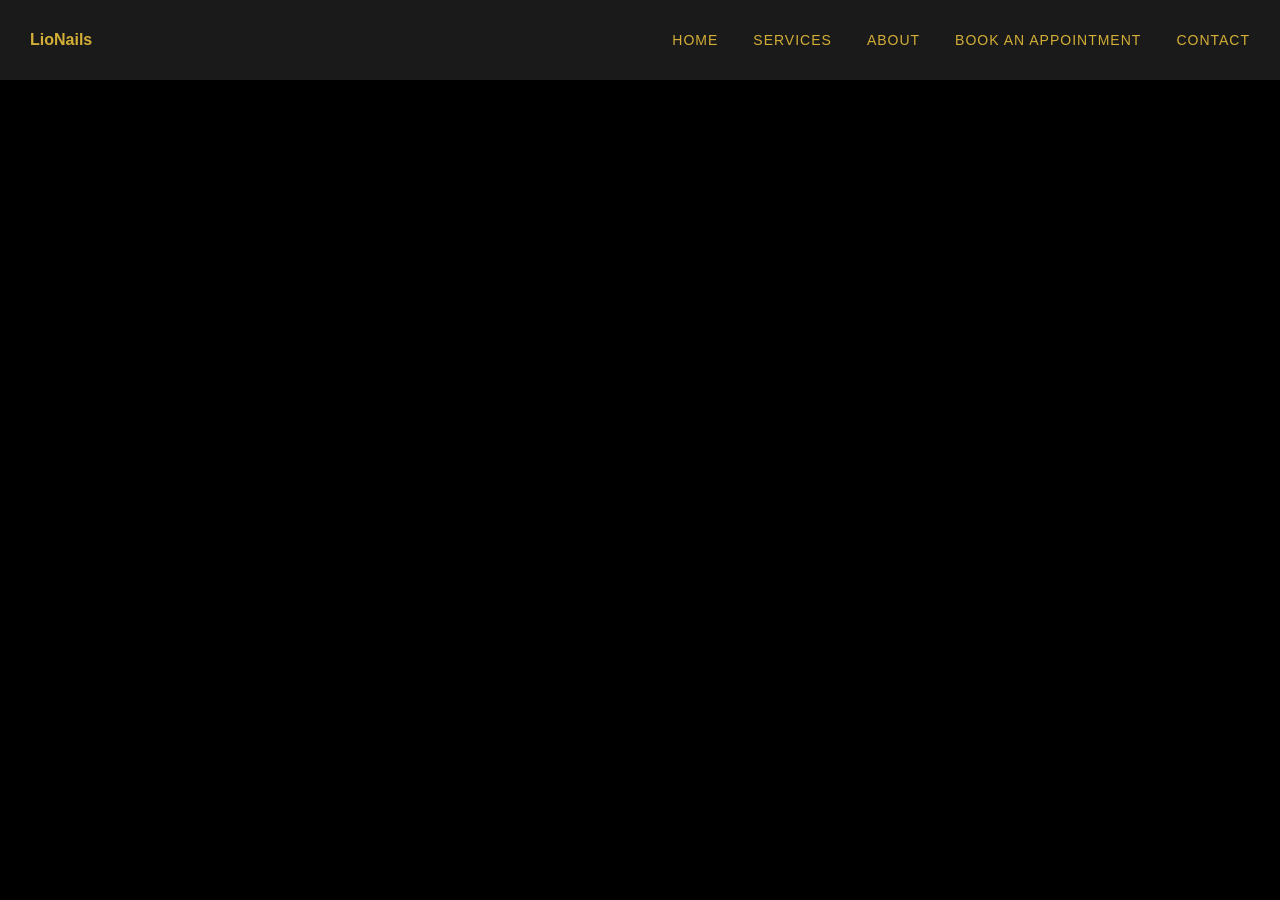
==== about.html @ 033c5d28 "Update Lionails website progress" ====
<html lang="en">
<head>
    <meta charset="UTF-8">
    <meta name="viewport" content="width=device-width, initial-scale=1.0">
    <title>Document</title>
</head>
<body>
    <!DOCTYPE html>
<html lang="en">

<head>

    <meta charset="UTF-8">
    <meta name="viewport" content="width=device-width, initial-scale=1.0">

    <link rel="stylesheet" href="style.css">

    <title>LioNails - About</title>

</head>

<body>

    <section class="aboutPage">

        <div class="topbox"><!-----------------------------------topboxclass-->

            <h4>LioNails</h4>

            <div class="navigation"><!----------------------------classbuttons-->

                <button onclick="location.href='index.html'">HOME</button>

                <button onclick="location.href='services.html'">SERVICES</button>

                <button onclick="location.href='about.html'">ABOUT</button>

                <button onclick="location.href='book_appointment.html'">
                    BOOK AN APPOINTMENT
                </button>

                <button onclick="location.href='contact.html'">CONTACT</button>

            </div><!---------------------------------------------/classbuttons-->

        </div><!------------------------------------------------/topboxclass-->


        <!-- DITO NATIN ILALAGAY ANG ABOUT CONTENT -->


    </section>

</body>

</html>
</body>
</html>
---- style.css ----
body {
    margin: 0;
    padding: 0;
    background: #000000;
    color: #D4AF37;
    font-family: Arial, sans-serif;
}

:root {
    --gold-gradient: linear-gradient(
        135deg,
        #D4AF37 0%,
        #EDDF9B 45%,
        #D4AF37 100%
    );

    --gold: #D4AF37;
    --light-gold: #EDDF9B;
    --black: #000000;
    --dark-box: #1A1A1A;
}

.mainpage {
    background: var(--black);
    --black: #000000;
}

/*****************************sa topinbox**/

.topbox {
    position: fixed;
    top: 0;
    left: 0;
    width: 100%;
    height: 80px;

    background: #1A1A1A;

    display: flex;
    align-items: center;
    justify-content: space-between;

    z-index: 1000;
}

.topbox h4 {
    color: var(--gold);
    margin: 0 0 0 30px;
}

.navigation {
    display: flex;
    gap: 10px;
    margin-right: 30px;
}

.navigation button {
    background: none;
    border: none;
    color: var(--gold);
    padding: 10px 0;
    margin-left: 25px;
    cursor: pointer;

    font-size: 14px;
    letter-spacing: 1px;

    position: relative;
}

.navigation button.active {
    color: var(--light-gold);
}

.navigation button.active::after {
    content: "";
    position: absolute;
    left: 0;
    bottom: 0;

    width: 100%;
    height: 2px;

    background: var(--gold-gradient);
}

/*****************************sa topinbox**/

/***************************************yung precision saka imglogoland**/
.mainpage > img {
    position: fixed;
    top: 116px;
    right: 10%;
    width: 40%;
    height: 40%;

    border-radius: 4px;
}
.mainpage > h2 {
    position: absolute;
    top: 120px;
    left: 2.5%;

    width: 40%;

    margin: 0;

    color: var(--gold);
    font-family: Georgia, serif;
    font-size: 42px;
    font-weight: 400;
    line-height: 1.2;
}

.mainpage > h5 {
    position: absolute;
    top: 400px;
    left: 2.5%;

    margin: 0;

    color: var(--gold);
    font-family: Georgia, serif;
    font-size: 27px;
    font-weight: bold;
}
.mainpage > h5 button {
    padding: 12px 28px;
    margin-left: 15px;

    background: var(--gold);
    color: var(--black);

    border: 1px solid var(--gold);
    cursor: pointer;
}
.mainpage > h5 button {
    padding: 12px 28px;
    margin-left: 1px;
    cursor: pointer;
}
#reviewServices {
    background: var(--gold-gradient);
    color: var(--black);
    border: none;
}
#bookAppointment {
    background: var(--black);
    color: var(--gold);
    border: 1px solid var(--gold);
}

/***************************************yung precision saka imglogoland**/




/*******************************************************************************featured services re**/
.featuredBox { /********************************dine aayusin yung box ng featured taas baba**/
    position: absolute;
    left: 50%;
    transform: translateX(-50%);
    bottom: 1vh;
    width: 100%;
    height: 35vh;
    background: #1A1A1A;
}

.featuredBox > h4 {
    position: absolute;
    left: 0;
    top: 0;
    width: 100%;
    margin: 0;
    padding: 18px 0;
    color: #D4AF37;
    text-align: center;
    font-family: Georgia, serif;
    font-size: 32px;
    font-weight: 400;
}

#signatureManicure,
#spaPedicure,
#customArt,
#gelExtensions {
    position: absolute;
    bottom: 2vh;
    width: 22%;
    height: 23vh;
    padding: 0;
    background: #1A1A1A;
    color: #D4AF37;
    border: none;
    text-align: left;
    cursor: pointer;
}

#signatureManicure {
    left: 1.5%;
}

#spaPedicure {
    left: 26%;
}

#customArt {
    left: 50.5%;
}

#gelExtensions {
    left: 75%;
}

#signatureManicure img,
#spaPedicure img,
#customArt img,
#gelExtensions img {
    width: 85%;
    height: 17vh;
    border-radius: 4px;

    object-fit: cover;

    display: block;
}

#signatureManicure h3,
#spaPedicure h3,
#customArt h3,
#gelExtensions h3 {
    margin: 8px 0 0;

    color: #D4AF37;

    font-family: Georgia, serif;
    font-size: 17px;
    font-weight: 400;
}

#signatureManicure h3 b,
#spaPedicure h3 b,
#customArt h3 b,
#gelExtensions h3 b {
    display: block;

    margin-top: 3px;

    color: #999999;

    font-family: Arial, sans-serif;
    font-size: 11px;
    font-weight: 400;
}
/*******************************************************************************featured services re**/
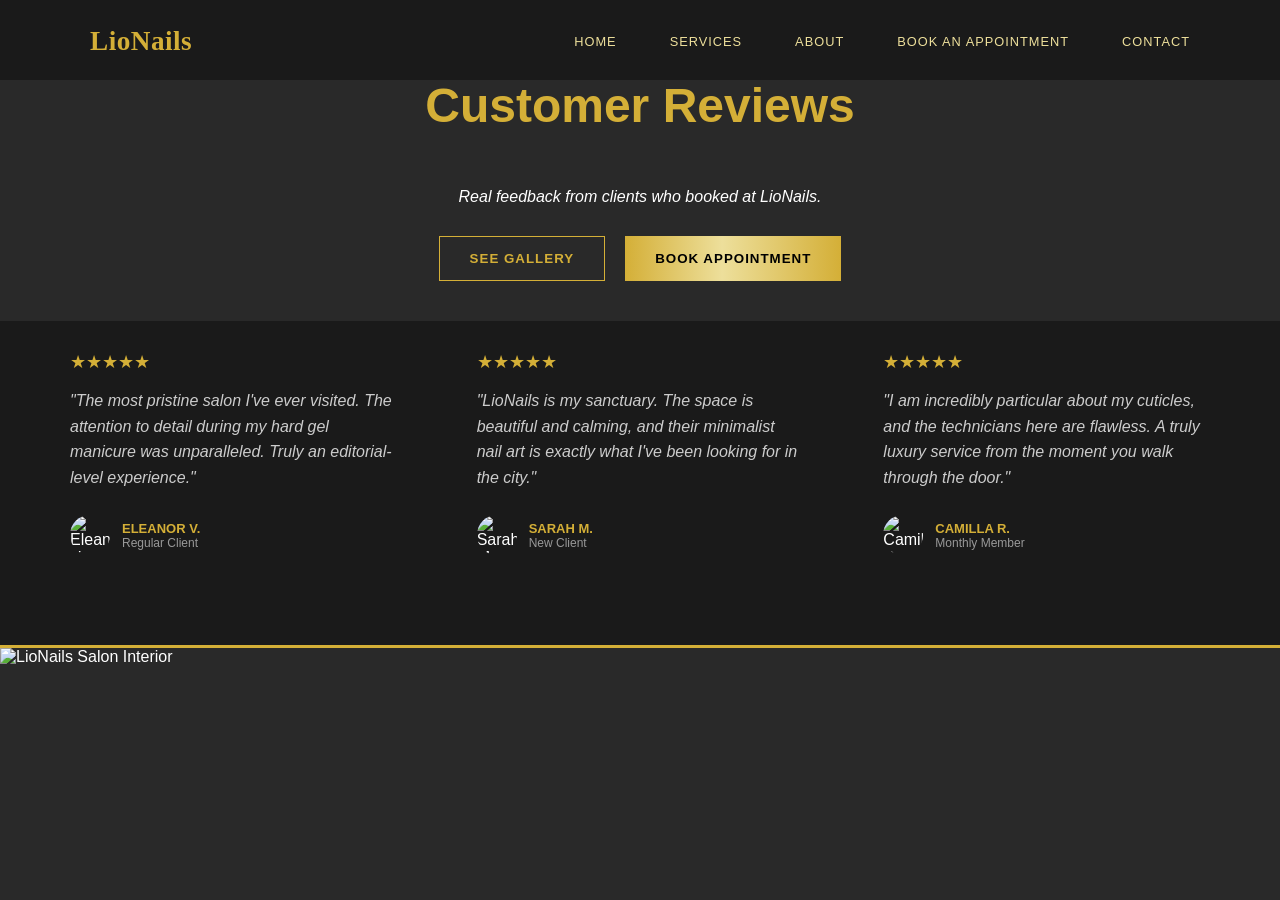
==== commit f193cb73: "Improved joshua code, connected the booking and admin dashboard" ====
--- a/about.html
+++ b/about.html
@@ -1,11 +1,4 @@
-<html lang="en">
-<head>
-    <meta charset="UTF-8">
-    <meta name="viewport" content="width=device-width, initial-scale=1.0">
-    <title>Document</title>
-</head>
-<body>
-    <!DOCTYPE html>
+<!DOCTYPE html>
 <html lang="en">
 
 <head>
@@ -21,38 +14,92 @@
 
 <body>
 
-    <section class="aboutPage">
-
-        <div class="topbox"><!-----------------------------------topboxclass-->
-
+    <section class="aboutPage"><!-----------------------------------topboxclass-->
+        <div class="topbox">
             <h4>LioNails</h4>
-
             <div class="navigation"><!----------------------------classbuttons-->
-
                 <button onclick="location.href='index.html'">HOME</button>
-
-                <button onclick="location.href='services.html'">SERVICES</button>
-
+                <button onclick="location.href='view-services.html'">SERVICES</button>
                 <button onclick="location.href='about.html'">ABOUT</button>
-
                 <button onclick="location.href='book_appointment.html'">
                     BOOK AN APPOINTMENT
                 </button>
-
                 <button onclick="location.href='contact.html'">CONTACT</button>
-
             </div><!---------------------------------------------/classbuttons-->
-
-        </div><!------------------------------------------------/topboxclass-->
+        </div>
+    </section><!------------------------------------------------/topboxclass-->
 
 
-        <!-- DITO NATIN ILALAGAY ANG ABOUT CONTENT -->
+    <!----------------------------------------Customer Reviews-->
+    <section class="reviewsPage">
+        <br>
+        <h1>Customer Reviews</h1>
+        <p class="reviewsSubtext"><i>Real feedback from clients who booked at LioNails.</i></p>
+
+        <div class="reviewButtons">
+            <button class="galleryBtn" onclick="location.href='gallery.html'">SEE GALLERY</button>
+            <button class="appointBtn" onclick="location.href='book_appointment.html'">BOOK APPOINTMENT</button>
+        </div>
+    </section>
+    <!----------------------------------------/Customer Reviews-->
 
 
+    <!----------------------------------------Reviews Grid-->
+    <section class="reviewsGrid">
+
+        <!---------------------------------------------------review box-->
+        <div class="reviewBox">
+            <div class="stars">★★★★★</div>
+            <p class="reviewText">"The most pristine salon I've ever visited. The attention to detail during my hard gel manicure was unparalleled. Truly an editorial-level experience."</p>
+            <div class="reviewer">
+                <img src="images/eleanor.jpg" alt="Eleanor V.">
+                <div class="reviewerInfo">
+                    <div class="reviewerName">ELEANOR V.</div>
+                    <div class="reviewerRole">Regular Client</div>
+                </div>
+            </div>
+        </div>
+        <!---------------------------------------------------review box-->
+
+        <!---------------------------------------------------review box-->
+        <div class="reviewBox">
+            <div class="stars">★★★★★</div>
+            <p class="reviewText">"LioNails is my sanctuary. The space is beautiful and calming, and their minimalist nail art is exactly what I've been looking for in the city."</p>
+            <div class="reviewer">
+                <img src="images/sarah.jpg" alt="Sarah M.">
+                <div class="reviewerInfo">
+                    <div class="reviewerName">SARAH M.</div>
+                    <div class="reviewerRole">New Client</div>
+                </div>
+            </div>
+        </div>
+        <!---------------------------------------------------review box-->
+
+        <!---------------------------------------------------review box-->
+        <div class="reviewBox">
+            <div class="stars">★★★★★</div>
+            <p class="reviewText">"I am incredibly particular about my cuticles, and the technicians here are flawless. A truly luxury service from the moment you walk through the door."</p>
+            <div class="reviewer">
+                <img src="images/camilla.jpg" alt="Camilla R.">
+                <div class="reviewerInfo">
+                    <div class="reviewerName">CAMILLA R.</div>
+                    <div class="reviewerRole">Monthly Member</div>
+                </div>
+            </div>
+        </div>
+        <!---------------------------------------------------review box-->
+
     </section>
+    <!----------------------------------------/Reviews Grid-->
 
+
+    <!----------------------------------------Salon Photo-->
+    <section class="salonPhoto">
+        <img src="images/salon-interior.jpg" alt="LioNails Salon Interior">
+    </section>
+    <!----------------------------------------/Salon Photo-->
+
+<script src="script.js"></script>
 </body>
 
-</html>
-</body>
 </html>
--- a/style.css
+++ b/style.css
@@ -9,9 +9,9 @@
 :root {
     --gold-gradient: linear-gradient(
         135deg,
-        #D4AF37 0%,
-        #EDDF9B 45%,
-        #D4AF37 100%
+        #D4AF37 0%, /*******************************eto yung golg na kulay**/
+        #EDDF9B 45%,/*******************************eto yung golg na kulay**/
+        #D4AF37 100%/*******************************eto yung golg na kulay**/
     );
 
     --gold: #D4AF37;
@@ -22,7 +22,7 @@
 
 .mainpage {
     background: var(--black);
-    --black: #000000;
+    --black: #1A1A1A;
 }
 
 /*****************************sa topinbox**/
@@ -252,4 +252,1171 @@
     font-size: 11px;
     font-weight: 400;
 }
-/*******************************************************************************featured services re**/+
+#bookAppointment-services {
+    width: 250px;
+    padding: 15px 20px;
+    border: 2px solid #D4AF37;
+    border-radius: 5px;
+    background: var(--gold-gradient);
+    color: #000000;
+    font-size: 14px;
+    font-weight: bold;
+    cursor: pointer;
+    transition: 0.3s ease;
+}
+/*******************************************************************************featured services re**/
+
+
+
+
+
+
+
+
+
+
+
+
+
+
+
+
+
+
+
+
+
+
+
+
+/***************************************************************************************************************************************view services**/
+.Ask-a-quests {
+    min-height: 33vh;
+    display: flex;
+    flex-direction: column;
+    align-items: center;
+    justify-content: center;
+    gap: 25px;
+    padding: 40px 20px;
+    text-align: center;
+}
+
+.Ask-a-quests h1 {
+    font-size: 50px;
+    margin-bottom: 10px;
+    color: #D4AF37
+}
+
+.questButtons {
+    display: flex;
+    gap: 25px;
+    justify-content: center;
+}
+
+
+#askblack {/**************************************etoi uyny me id na ask a quest**/
+    width: 250px;
+    padding: 15px 20px;
+    border: 2px solid #D4AF37;
+    border-radius: 5px;
+    background: #1A1A1A;
+    color: #FFFFFF;
+    font-size: 14px;
+    font-weight: bold;
+    cursor: pointer;
+    transition: 0.3s ease;
+}
+
+.Ask-a-quests button {
+    width: 250px;
+    padding: 15px 20px;
+    border: none;
+    border-radius: 5px;
+    background: #D4AF37;
+    color: #FFFFFF;
+    font-size: 14px;
+    font-weight: bold;
+    cursor: pointer;
+    transition: 0.3s ease;
+}
+
+.Ask-a-quests button:hover {
+    background: #EDDF9B;
+    color: #1A1A1A;
+    transform: translateY(-3px);
+}
+/**************************************************************************************************************************************view services**/
+
+
+
+
+
+
+
+
+
+
+
+
+
+
+
+
+
+
+
+/*********************************************************************************************services img**/
+
+.servicesimgs {
+    display: grid;
+    grid-template-columns: repeat(3, 1fr);
+    gap: 30px;
+    padding: 40px 60px;
+    justify-items: start;
+}
+
+.serviceBox {
+    width: 100%; /* FIXED: dating 10%, masyadong liit at sinisira grid sizing */
+    height: auto; /* FIXED: dating 30px, hindi kasya yung laman */
+    border: 1px solid #1A1A1A;
+    border-radius: 12px; /* ADDED: rounded corners gaya ng reference */
+    overflow: hidden;
+    background: #000000;; /* ADDED: dark card bg para makita text */
+    box-shadow: 0 4px 12px rgba(0, 0, 0, 0.4); /* ADDED: subtle shadow gaya ng reference */
+    display: flex;
+    flex-direction: column;
+}
+
+.serviceImage {
+    height: 160px; /* FIXED: dating 60%, walang epekto kasi wala nang fixed height si parent */
+    width: 100%;
+    background: #1A1A1A;; /* ADDED: mas madilim na shade para sa icon area */
+}
+
+.serviceImage img {
+    width: 100%;
+    height: 100%;
+    object-fit: cover;
+    display: block;
+}
+
+.serviceDetails {
+    padding: 20px;
+    display: flex;
+    flex-direction: column;
+    position: relative;
+}
+
+.serviceName {
+    font-size: 22px;
+    font-weight: bold;
+    color: #FFFFFF; /* FIXED: dating #1A1A1A, di makikita sa dark card */
+}
+
+.servicePrice {
+    font-size: 20px;
+    color: #D4AF37; /* FIXED: dating #1A1A1A, ginawang gold gaya ng reference */
+    position: absolute;
+    top: 20px;
+    right: 20px;
+}
+
+.serviceText {
+    margin-top: 10px; /* FIXED: dating "auto", walang extra space na ipupush kasi hindi na fixed height si box */
+    font-size: 14px;
+    color: #B5B5B5; /* FIXED: dating #1A1A1A, ginawang light gray para readable sa dark bg */
+}
+/*********************************************************************************************services img**/
+
+
+
+
+
+
+
+
+
+
+
+
+
+
+
+
+
+
+
+
+
+
+
+
+
+
+
+
+
+
+
+
+
+
+
+
+/****************************************************************************************************************************************book apointment page**/
+
+/* ==================== Book an Appointment ==================== */
+
+.bookForm {
+    background-color: #1A1A1A;
+    padding: 60px 40px;
+    text-align: center;
+}
+
+.bookForm h1 {
+    color: #D4AF37;
+    font-size: 48px;
+    margin-bottom: 10px;
+}
+
+.formSubtext {
+    color: #D4AF37;
+    margin-bottom: 40px;
+}
+
+.formGrid {
+    display: grid;
+    grid-template-columns: 1fr 1fr;
+    gap: 0 60px;
+    max-width: 900px;
+    margin: 0 auto;
+    text-align: left;
+}
+
+.formGroup {
+    margin-bottom: 25px;
+}
+
+.formGroup label {
+    display: block;
+    color: #D4AF37;
+    font-weight: bold;
+    margin-bottom: 8px;
+}
+
+.formGroup input,
+.formGroup select {
+    width: 100%;
+    padding: 12px 15px;
+    border: none;
+    border-radius: 4px;
+    background-color: #ffffff;
+    color: #1A1A1A;
+    font-size: 15px;
+}
+
+.formGroup small {
+    display: block;
+    color: #999999;
+    margin-top: 6px;
+    font-size: 12px;
+}
+
+.formButtons {
+    margin-top: 20px;
+    display: flex;
+    justify-content: center;
+    gap: 20px;
+}
+.saveBtn {
+    background: transparent;
+    border: 1px solid #D4AF37;
+    color: #D4AF37;
+    padding: 14px 30px;
+    font-weight: bold;
+    letter-spacing: 1px;
+    cursor: pointer;
+}
+
+.confirmBtn {
+    background: linear-gradient(90deg,
+        #D4AF37 0%,   /* eto yung gold na kulay */
+        #EDDF9B 45%,
+        #D4AF37 100%
+    );
+    border: none;
+    color: #000000;
+    padding: 14px 30px;
+    font-weight: bold;
+    letter-spacing: 1px;
+    cursor: pointer;
+}
+
+.backLink {
+    display: inline-block;
+    margin-top: 40px;
+    color: #D4AF37;
+    text-decoration: none;
+    font-weight: bold;
+}
+
+#backBtn {
+    position: fixed;
+    bottom: 30px;
+    left: 40px;
+    color: #D4AF37;
+    text-decoration: none;
+    font-weight: bold;
+}
+
+/****************************************************************************************************************************************book apointment page**/
+
+
+
+
+
+
+
+
+
+
+
+
+
+
+
+
+
+
+
+
+
+
+
+
+
+
+
+
+/**********************************************************************************************************aboutpage**/
+.reviewsPage {
+    background-color: 1A1A1A;
+    padding: 60px 40px 40px;
+    text-align: center;
+}
+
+.reviewsPage h1 {
+    color: #D4AF37;
+    font-size: 48px;
+    margin-bottom: 10px;
+    height: 100px;
+}
+
+.reviewsSubtext {
+    color: #ffffff;
+    margin-bottom: 30px;
+}
+
+.reviewButtons {
+    display: flex;
+    justify-content: center;
+    gap: 20px;
+}
+
+.galleryBtn {
+    background: transparent;
+    border: 1px solid #D4AF37;
+    color: #D4AF37;
+    padding: 14px 30px;
+    font-weight: bold;
+    letter-spacing: 1px;
+    cursor: pointer;
+}
+
+.appointBtn {
+    background: linear-gradient(90deg,
+        #D4AF37 0%,   /* eto yung gold na kulay */
+        #EDDF9B 45%,
+        #D4AF37 100%
+    );
+    border: none;
+    color: #000000;
+    padding: 14px 30px;
+    font-weight: bold;
+    letter-spacing: 1px;
+    cursor: pointer;
+}
+
+.reviewsGrid {
+    background-color: #1A1A1A;
+    display: grid;
+    grid-template-columns: repeat(3, 1fr);
+    gap: 20px;
+    padding: 0 40px 60px;
+}
+
+.reviewBox {
+    background-color: #1A1A1A;
+    padding: 30px;
+    text-align: left;
+}
+
+.stars {
+    color: #D4AF37;
+    margin-bottom: 15px;
+    font-size: 18px;
+}
+
+.reviewText {
+    color: #cccccc;
+    font-style: italic;
+    line-height: 1.6;
+    margin-bottom: 25px;
+}
+
+.reviewer {
+    display: flex;
+    align-items: center;
+    gap: 12px;
+}
+
+.reviewer img {
+    width: 40px;
+    height: 40px;
+    border-radius: 50%;
+    object-fit: cover;
+}
+
+.reviewerName {
+    color: #D4AF37;
+    font-weight: bold;
+    font-size: 13px;
+}
+
+.reviewerRole {
+    color: #999999;
+    font-size: 12px;
+}
+
+.salonPhoto {
+    border-top: 3px solid #D4AF37;
+}
+
+.salonPhoto img {
+    width: 100%;
+    display: block;
+}
+/**********************************************************************************************************aboutpage**/
+
+
+
+
+
+
+
+
+
+
+
+
+
+
+
+
+
+
+
+
+
+
+
+
+
+
+
+
+/****************************************************************************************************************************************************contactpage**/
+:root {
+    --gold: #D4AF37;         /*******************************eto yung gold na kulay**/
+    --gold-light: #EDDF9B;   /*******************************eto yung gold na kulay**/
+    --black: #1A1A1A;
+    --dark: #292929;
+
+    --gold-gradient: linear-gradient(
+        135deg,
+        #D4AF37 0%,   /*******************************eto yung golg na kulay**/
+        #EDDF9B 45%,  /*******************************eto yung golg na kulay**/
+        #D4AF37 100%  /*******************************eto yung golg na kulay**/
+    );
+}
+
+* {
+    margin: 0;
+    padding: 0;
+    box-sizing: border-box;
+}
+
+body {
+    background-color: var(--dark);
+    color: #ffffff;
+    font-family: 'Poppins', sans-serif;
+}
+
+a {
+    text-decoration: none;
+}
+
+button {
+    font-family: 'Poppins', sans-serif;
+}
+
+.topbox {
+    display: flex;
+    align-items: center;
+    justify-content: space-between;
+    padding: 24px 60px;
+    background-color: var(--black);
+    flex-wrap: wrap;
+    gap: 16px;
+}
+
+.topbox h4 {
+    font-family: 'Playfair Display', serif;
+    color: var(--gold);
+    font-size: 1.7rem;
+    letter-spacing: 0.5px;
+}
+
+.navigation {
+    display: flex;
+    gap: 28px;
+    flex-wrap: wrap;
+}
+
+.navigation button {
+    background: none;
+    border: none;
+    color: var(--gold-light);
+    font-size: 0.8rem;
+    letter-spacing: 1px;
+    cursor: pointer;
+    transition: color 0.2s ease;
+}
+
+.navigation button:hover,
+.navigation button:focus-visible {
+    color: var(--gold);
+}
+
+.contactPage {
+    padding: 90px 60px 60px;
+    text-align: center;
+}
+
+.contactPage h1 {
+    font-family: 'Playfair Display', serif;
+    color: var(--gold);
+    font-size: 3rem;
+    margin-bottom: 14px;
+}
+
+.contactSubtext {
+    color: var(--gold-light);
+    font-size: 1rem;
+    margin-bottom: 50px;
+}
+
+.contactForm {
+    max-width: 960px;
+    margin: 0 auto;
+}
+
+.formRow {
+    display: flex;
+    gap: 40px;
+    margin-bottom: 26px;
+    text-align: left;
+}
+
+.formGroup {
+    flex: 1;
+    display: flex;
+    flex-direction: column;
+    gap: 8px;
+}
+
+.formGroup label {
+    color: var(--gold);
+    font-size: 0.9rem;
+    font-weight: 500;
+}
+
+.formGroup input,
+.formGroup select {
+    padding: 14px 16px;
+    border: none;
+    border-radius: 4px;
+    background-color: #ffffff;
+    color: #333333;
+    font-size: 0.9rem;
+    font-family: 'Poppins', sans-serif;
+}
+
+.formGroup input::placeholder {
+    color: #888888;
+}
+
+.formGroup select {
+    appearance: none;
+    -webkit-appearance: none;
+    background-image: url("data:image/svg+xml,%3Csvg xmlns='http://www.w3.org/2000/svg' width='12' height='8'%3E%3Cpath d='M1 1l5 5 5-5' stroke='%23888' stroke-width='2' fill='none' fill-rule='evenodd'/%3E%3C/svg%3E");
+    background-repeat: no-repeat;
+    background-position: right 16px center;
+}
+
+.formGroup input:focus,
+.formGroup select:focus {
+    outline: 2px solid var(--gold);
+    outline-offset: 1px;
+}
+
+.helperText {
+    color: #888888;
+    font-size: 0.75rem;
+}
+
+.contactBtns {
+    display: flex;
+    justify-content: center;
+    gap: 20px;
+    margin-top: 20px;
+}
+
+.callBtn,
+.sendBtn {
+    padding: 14px 34px;
+    border-radius: 4px;
+    font-size: 0.9rem;
+    font-weight: 600;
+    cursor: pointer;
+    transition: opacity 0.2s ease, background-color 0.2s ease;
+}
+
+.callBtn {
+    background: transparent;
+    border: 1px solid var(--gold);
+    color: var(--gold-light);
+}
+
+.callBtn:hover,
+.callBtn:focus-visible {
+    background-color: rgba(212, 175, 55, 0.12);
+}
+
+.sendBtn {
+    background: var(--gold-gradient);
+    border: none;
+    color: var(--black);
+}
+
+.sendBtn:hover,
+.sendBtn:focus-visible {
+    opacity: 0.9;
+}
+
+.backWrap {
+    text-align: left;
+    margin-top: 90px;
+}
+
+.backBtn {
+    background: none;
+    border: none;
+    color: var(--gold);
+    font-size: 0.9rem;
+    letter-spacing: 1px;
+    cursor: pointer;
+}
+
+.backBtn:hover,
+.backBtn:focus-visible {
+    color: var(--gold-light);
+}
+
+.siteFooter {
+    display: flex;
+    flex-wrap: wrap;
+    gap: 40px;
+    justify-content: space-between;
+    padding: 40px 60px;
+    background-color: var(--black);
+    border-top: 1px solid #2a2a2a;
+}
+
+.footerCol {
+    flex: 1;
+    min-width: 220px;
+}
+
+.footerLogo {
+    font-family: 'Playfair Display', serif;
+    color: var(--gold);
+    font-size: 1.4rem;
+    margin-bottom: 8px;
+}
+
+.footerCol h5 {
+    color: #999999;
+    font-size: 0.75rem;
+    letter-spacing: 1px;
+    margin-bottom: 10px;
+}
+
+.footerCol p {
+    color: #cccccc;
+    font-size: 0.85rem;
+    margin-top: 6px;
+}
+
+.footerLinks a {
+    color: var(--gold-light);
+}
+
+.footerLinks a:hover {
+    text-decoration: underline;
+}
+
+.footerCol a {
+    color: #ffffff;
+    text-decoration: underline;
+}
+
+@media (max-width: 700px) {
+    .topbox {
+        flex-direction: column;
+        align-items: flex-start;
+    }
+
+    .contactPage {
+        padding: 60px 24px 40px;
+    }
+
+    .formRow {
+        flex-direction: column;
+        gap: 20px;
+    }
+
+    .contactBtns {
+        flex-direction: column;
+        align-items: stretch;
+    }
+
+    .backWrap {
+        margin-top: 50px;
+    }
+
+    .siteFooter {
+        flex-direction: column;
+        padding: 32px 24px;
+    }
+}
+/******************contactpage**/
+
+/*Rhodgine Start code*/
+
+/* Admin login page */
+
+.loginPage {
+    min-height: 100vh;
+    background: #1A1A1A;
+    display: flex;
+    align-items: center;
+    justify-content: center;
+    padding: 20px;
+}
+
+.loginWrapper {
+    width: 100%;
+    max-width: 400px;
+    background: #1A1A1A;
+    padding: 40px;
+    border: 1px solid #D4AF37;
+    border-radius: 8px;
+    text-align: center;
+}
+
+.loginWrapper h1 {
+    color: #D4AF37;
+    margin: 0 0 5px 0;
+    font-size: 28px;
+}
+
+.loginWrapper p {
+    color: #EDDF9B;
+    margin: 0 0 30px 0;
+    font-size: 12px;
+    letter-spacing: 2px;
+}
+
+.inputGroup {
+    margin-bottom: 20px;
+    text-align: left;
+}
+
+.inputGroup label {
+    display: block;
+    color: #D4AF37;
+    font-weight: bold;
+    margin-bottom: 5px;
+    font-size: 13px;
+}
+
+.inputGroup input {
+    width: 100%;
+    padding: 10px 12px;
+    border: 1px solid #D4AF37;
+    background: #1A1A1A;
+    color: #EDDF9B;
+    border-radius: 4px;
+    box-sizing: border-box;
+    font-size: 13px;
+}
+
+.inputGroup input:focus {
+    outline: none;
+    background: #292929;
+}
+
+.inputGroup input::placeholder {
+    color: #666;
+}
+
+.errorMessage {
+    color: #ff6b6b;
+    font-size: 12px;
+    margin-bottom: 15px;
+    display: none;
+}
+
+.errorMessage.show {
+    display: block;
+}
+
+.loginButton {
+    width: 100%;
+    padding: 10px;
+    background: linear-gradient(90deg, #D4AF37 0%, #EDDF9B 45%, #D4AF37 100%);
+    border: none;
+    color: #000;
+    font-weight: bold;
+    cursor: pointer;
+    border-radius: 4px;
+    font-size: 13px;
+    letter-spacing: 1px;
+    margin-bottom: 20px;
+}
+
+.loginButton:hover {
+    opacity: 0.9;
+}
+
+.demoAccount {
+    background: rgba(212, 175, 55, 0.1);
+    padding: 12px;
+    border-radius: 4px;
+    margin-bottom: 20px;
+    border-left: 3px solid #D4AF37;
+}
+
+.demoAccount p {
+    color: #D4AF37;
+    font-size: 11px;
+    font-weight: bold;
+    margin: 0 0 8px 0;
+    text-transform: uppercase;
+    letter-spacing: 1px;
+}
+
+.demoAccount small {
+    display: block;
+    color: #EDDF9B;
+    font-size: 11px;
+    line-height: 1.8;
+}
+
+.backLink {
+    color: #D4AF37;
+    text-decoration: none;
+    font-size: 12px;
+    transition: color 0.3s;
+}
+
+.backLink:hover {
+    color: #EDDF9B;
+}
+
+/* eto na sa layout ng ADMIN DASHBOARD follow lang ako sa color branding*/
+
+.adminLayout {
+    display: flex;
+    min-height: 100vh;
+}
+
+.adminSidebar {
+    width: 220px;
+    background: #1A1A1A;
+    border-right: 1px solid #D4AF37;
+    padding: 20px 0;
+    position: fixed;
+    height: 100vh;
+    left: 0;
+    top: 0;
+    z-index: 999;
+}
+
+.sidebarLogo {
+    padding: 0 15px 20px;
+    border-bottom: 1px solid #D4AF37;
+    margin-bottom: 20px;
+}
+
+.sidebarLogo h3 {
+    color: #D4AF37;
+    margin: 0;
+    font-size: 16px;
+}
+
+.sidebarMenu {
+    list-style: none;
+    margin: 0;
+    padding: 0;
+}
+
+.sidebarMenu li a {
+    display: block;
+    padding: 12px 15px;
+    color: #EDDF9B;
+    text-decoration: none;
+    font-size: 13px;
+    border-left: 3px solid transparent;
+    transition: all 0.3s;
+}
+
+.sidebarMenu li a:hover {
+    background: rgba(212, 175, 55, 0.1);
+    border-left-color: #D4AF37;
+    color: #D4AF37;
+}
+
+.sidebarMenu li a.active {
+    background: rgba(212, 175, 55, 0.15);
+    border-left-color: #D4AF37;
+    color: #D4AF37;
+    font-weight: bold;
+}
+
+.logoutSection {
+    position: absolute;
+    bottom: 20px;
+    left: 0;
+    right: 0;
+    padding: 0 15px;
+}
+
+.logoutBtn {
+    width: 100%;
+    padding: 8px;
+    background: transparent;
+    border: 1px solid #D4AF37;
+    color: #D4AF37;
+    border-radius: 4px;
+    cursor: pointer;
+    font-size: 11px;
+    font-weight: bold;
+    letter-spacing: 1px;
+}
+
+.logoutBtn:hover {
+    background: rgba(212, 175, 55, 0.1);
+}
+
+/* eto naman yung laman ng ADMIN */
+
+.adminContent {
+    margin-left: 220px;
+    padding: 30px;
+    width: calc(100% - 220px);
+    background: #1A1A1A;
+}
+
+.adminHeader {
+    display: flex;
+    justify-content: space-between;
+    align-items: center;
+    margin-bottom: 30px;
+    padding-bottom: 15px;
+    border-bottom: 1px solid #D4AF37;
+}
+
+.adminHeader h1 {
+    color: #D4AF37;
+    margin: 0;
+    font-size: 28px;
+}
+
+.adminUser {
+    text-align: right;
+}
+
+.adminUser p {
+    color: #EDDF9B;
+    margin: 5px 0;
+    font-size: 12px;
+}
+
+/* Para to sa CARDS tsaka TABLES na gagamitin */
+
+.cardsWrapper {
+    display: grid;
+    grid-template-columns: repeat(auto-fit, minmax(150px, 1fr));
+    gap: 20px;
+    margin-bottom: 30px;
+}
+
+.card {
+    background: #292929;
+    padding: 20px;
+    border: 1px solid #3a3a3a;
+    border-radius: 4px;
+    text-align: center;
+}
+
+.cardTitle {
+    color: #999;
+    font-size: 11px;
+    text-transform: uppercase;
+    letter-spacing: 1px;
+    margin-bottom: 10px;
+}
+
+.cardValue {
+    color: #D4AF37;
+    font-size: 28px;
+    font-weight: bold;
+    margin: 0;
+}
+
+.cardSubtext {
+    color: #666;
+    font-size: 10px;
+    margin-top: 5px;
+}
+
+/* Tables */
+.tableSection {
+    background: #292929;
+    border: 1px solid #3a3a3a;
+    border-radius: 4px;
+    overflow: hidden;
+    margin-bottom: 30px;
+}
+
+.tableSection h2 {
+    color: #D4AF37;
+    margin: 0;
+    padding: 15px 20px;
+    border-bottom: 1px solid #3a3a3a;
+    font-size: 16px;
+}
+
+.dataTable {
+    width: 100%;
+    border-collapse: collapse;
+}
+
+.dataTable thead {
+    background: #1A1A1A;
+}
+
+.dataTable th {
+    color: #D4AF37;
+    padding: 12px 15px;
+    text-align: left;
+    font-size: 11px;
+    font-weight: bold;
+    text-transform: uppercase;
+    letter-spacing: 1px;
+    border-bottom: 1px solid #3a3a3a;
+}
+
+.dataTable td {
+    color: #EDDF9B;
+    padding: 12px 15px;
+    font-size: 12px;
+    border-bottom: 1px solid #3a3a3a;
+}
+
+.dataTable tr:hover {
+    background: rgba(212, 175, 55, 0.05);
+}
+
+.badge {
+    padding: 4px 10px;
+    border-radius: 3px;
+    font-size: 10px;
+    font-weight: bold;
+    text-transform: uppercase;
+    display: inline-block;
+}
+
+.badge.pending {
+    background: rgba(255, 193, 7, 0.2);
+    color: #FFC107;
+    border: 1px solid #FFC107;
+}
+
+.badge.confirmed {
+    background: rgba(76, 175, 80, 0.2);
+    color: #4CAF50;
+    border: 1px solid #4CAF50;
+}
+
+.badge.completed {
+    background: rgba(212, 175, 55, 0.2);
+    color: #D4AF37;
+    border: 1px solid #D4AF37;
+}
+
+.badge.cancelled {
+    background: rgba(244, 67, 54, 0.2);
+    color: #F44336;
+    border: 1px solid #F44336;
+}
+
+/* Filter */
+.filterSection {
+    margin-bottom: 20px;
+    display: flex;
+    gap: 10px;
+}
+
+.filterBtn {
+    padding: 8px 15px;
+    background: transparent;
+    border: 1px solid #D4AF37;
+    color: #D4AF37;
+    cursor: pointer;
+    border-radius: 4px;
+    font-size: 12px;
+    transition: all 0.3s;
+}
+
+.filterBtn.active {
+    background: #D4AF37;
+    color: #1A1A1A;
+}
+
+.filterBtn:hover {
+    background: rgba(212, 175, 55, 0.1);
+}
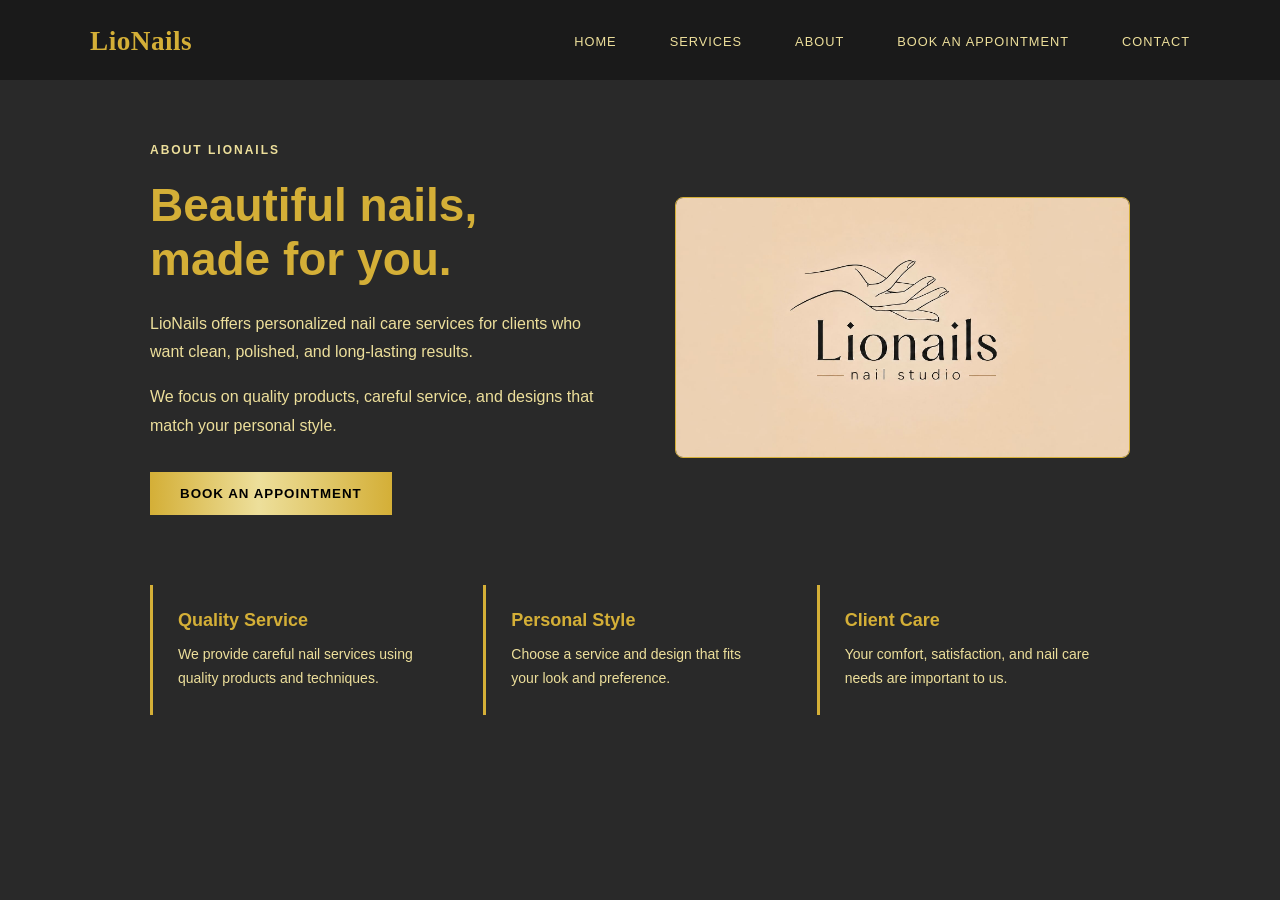
==== commit 40247ec5: "medyo responsive na, pero need pa debugging kasi nahihiwalay yung ibang input kapag nag papalit ng d" ====
--- a/about.html
+++ b/about.html
@@ -29,75 +29,53 @@
         </div>
     </section><!------------------------------------------------/topboxclass-->
 
+    <!--- rhodgine code -->
+<section class="aboutContent">
 
-    <!----------------------------------------Customer Reviews-->
-    <section class="reviewsPage">
-        <br>
-        <h1>Customer Reviews</h1>
-        <p class="reviewsSubtext"><i>Real feedback from clients who booked at LioNails.</i></p>
+    <div class="aboutIntro">
+        <p class="aboutEyebrow">ABOUT LIONAILS</p>
+        <h1>Beautiful nails, made for you.</h1>
 
-        <div class="reviewButtons">
-            <button class="galleryBtn" onclick="location.href='gallery.html'">SEE GALLERY</button>
-            <button class="appointBtn" onclick="location.href='book_appointment.html'">BOOK APPOINTMENT</button>
-        </div>
-    </section>
-    <!----------------------------------------/Customer Reviews-->
+        <p>
+            LioNails offers personalized nail care services for clients who
+            want clean, polished, and long-lasting results.
+        </p>
 
+        <p>
+            We focus on quality products, careful service, and designs that
+            match your personal style.
+        </p>
 
-    <!----------------------------------------Reviews Grid-->
-    <section class="reviewsGrid">
+        <button class="appointBtn"
+            onclick="location.href='book_appointment.html'">
+            BOOK AN APPOINTMENT
+        </button>
+    </div>
 
-        <!---------------------------------------------------review box-->
-        <div class="reviewBox">
-            <div class="stars">★★★★★</div>
-            <p class="reviewText">"The most pristine salon I've ever visited. The attention to detail during my hard gel manicure was unparalleled. Truly an editorial-level experience."</p>
-            <div class="reviewer">
-                <img src="images/eleanor.jpg" alt="Eleanor V.">
-                <div class="reviewerInfo">
-                    <div class="reviewerName">ELEANOR V.</div>
-                    <div class="reviewerRole">Regular Client</div>
-                </div>
-            </div>
-        </div>
-        <!---------------------------------------------------review box-->
+    <div class="aboutImage">
+        <img src="image/logoland.png" alt="LioNails Nail Studio">
+    </div>
 
-        <!---------------------------------------------------review box-->
-        <div class="reviewBox">
-            <div class="stars">★★★★★</div>
-            <p class="reviewText">"LioNails is my sanctuary. The space is beautiful and calming, and their minimalist nail art is exactly what I've been looking for in the city."</p>
-            <div class="reviewer">
-                <img src="images/sarah.jpg" alt="Sarah M.">
-                <div class="reviewerInfo">
-                    <div class="reviewerName">SARAH M.</div>
-                    <div class="reviewerRole">New Client</div>
-                </div>
-            </div>
-        </div>
-        <!---------------------------------------------------review box-->
+</section>
 
-        <!---------------------------------------------------review box-->
-        <div class="reviewBox">
-            <div class="stars">★★★★★</div>
-            <p class="reviewText">"I am incredibly particular about my cuticles, and the technicians here are flawless. A truly luxury service from the moment you walk through the door."</p>
-            <div class="reviewer">
-                <img src="images/camilla.jpg" alt="Camilla R.">
-                <div class="reviewerInfo">
-                    <div class="reviewerName">CAMILLA R.</div>
-                    <div class="reviewerRole">Monthly Member</div>
-                </div>
-            </div>
-        </div>
-        <!---------------------------------------------------review box-->
+<section class="aboutValues">
 
-    </section>
-    <!----------------------------------------/Reviews Grid-->
+    <div class="aboutValue">
+        <h2>Quality Service</h2>
+        <p>We provide careful nail services using quality products and techniques.</p>
+    </div>
 
+    <div class="aboutValue">
+        <h2>Personal Style</h2>
+        <p>Choose a service and design that fits your look and preference.</p>
+    </div>
 
-    <!----------------------------------------Salon Photo-->
-    <section class="salonPhoto">
-        <img src="images/salon-interior.jpg" alt="LioNails Salon Interior">
-    </section>
-    <!----------------------------------------/Salon Photo-->
+    <div class="aboutValue">
+        <h2>Client Care</h2>
+        <p>Your comfort, satisfaction, and nail care needs are important to us.</p>
+    </div>
+
+</section>
 
 <script src="script.js"></script>
 </body>
--- a/style.css
+++ b/style.css
@@ -298,7 +298,7 @@
     align-items: center;
     justify-content: center;
     gap: 25px;
-    padding: 40px 20px;
+    padding: 140px 20px 40px;
     text-align: center;
 }
 
@@ -415,11 +415,10 @@
 }
 
 .servicePrice {
-    font-size: 20px;
-    color: #D4AF37; /* FIXED: dating #1A1A1A, ginawang gold gaya ng reference */
-    position: absolute;
-    top: 20px;
-    right: 20px;
+    font-size: 14px;
+    color: #D4AF37;
+    margin-top: 8px;
+    font-weight: bold;
 }
 
 .serviceText {
@@ -470,7 +469,7 @@
 
 .bookForm {
     background-color: #1A1A1A;
-    padding: 60px 40px;
+    padding: 140px 40px 60px;
     text-align: center;
 }
 
@@ -1419,4 +1418,603 @@
 
 .filterBtn:hover {
     background: rgba(212, 175, 55, 0.1);
+}
+/*para sa form group tsaka textarea*/
+
+.formGroup textarea {
+    width: 100%;
+    padding: 12px 15px;
+    border: none;
+    border-radius: 4px;
+    background-color: #ffffff;
+    color: #1A1A1A;
+    font-size: 15px;
+    font-family: Arial, sans-serif;
+    box-sizing: border-box;
+    resize: vertical;
+}
+
+.bookingMessage {
+    min-height: 20px;
+    color: #EDDF9B;
+    font-size: 14px;
+    margin: 20px 0 0;
+}
+
+.adminModal {
+    display: none;
+    position: fixed;
+    inset: 0;
+    background: rgba(0, 0, 0, 0.75);
+    align-items: center;
+    justify-content: center;
+    z-index: 2000;
+    padding: 20px;
+}
+
+.adminModalContent {
+    width: 100%;
+    max-width: 460px;
+    background: #1A1A1A;
+    border: 1px solid #D4AF37;
+    border-radius: 6px;
+    padding: 30px;
+    position: relative;
+}
+
+.adminModalContent h2 {
+    color: #D4AF37;
+    margin-top: 0;
+}
+
+.closeModalBtn {
+    position: absolute;
+    top: 12px;
+    right: 15px;
+    background: none;
+    border: none;
+    color: #D4AF37;
+    font-size: 28px;
+    cursor: pointer;
+}
+
+.modalActions {
+    display: flex;
+    justify-content: flex-end;
+    gap: 12px;
+    margin-top: 20px;
+}
+
+.modalActions .confirmBtn {
+    padding: 10px 18px;
+}
+
+.contactDetails {
+    max-width: 960px;
+    margin: 0 auto 45px;
+    display: grid;
+    grid-template-columns: repeat(3, 1fr);
+    gap: 18px;
+    text-align: left;
+}
+
+.contactInfoCard {
+    background: #292929;
+    border: 1px solid #3a3a3a;
+    border-left: 3px solid #D4AF37;
+    padding: 20px;
+    border-radius: 4px;
+}
+
+.contactInfoCard h3 {
+    color: #D4AF37;
+    margin: 0 0 10px;
+    font-size: 14px;
+}
+
+.contactInfoCard p,
+.contactInfoCard a {
+    color: #EDDF9B;
+    margin: 0;
+    font-size: 13px;
+    line-height: 1.6;
+    text-decoration: none;
+}
+
+.contactMessageGroup {
+    text-align: left;
+}
+
+.contactMessage {
+    min-height: 20px;
+    color: #EDDF9B;
+    margin: 20px 0 0;
+    font-size: 14px;
+}
+
+@media (max-width: 700px) {
+    .contactDetails {
+        grid-template-columns: 1fr;
+    }
+}
+
+.serviceBookBtn {
+    margin-top: 18px;
+    padding: 10px 14px;
+    border: 1px solid #D4AF37;
+    border-radius: 4px;
+    background: transparent;
+    color: #D4AF37;
+    font-size: 12px;
+    font-weight: bold;
+    cursor: pointer;
+}
+
+.serviceBookBtn:hover {
+    background: #D4AF37;
+    color: #1A1A1A;
+}
+
+/* about page to */
+
+.aboutContent {
+    max-width: 1100px;
+    margin: 0 auto;
+    padding: 140px 60px 70px;
+    display: grid;
+    grid-template-columns: 1fr 1fr;
+    align-items: center;
+    gap: 70px;
+}
+
+.aboutEyebrow {
+    color: #D4AF37;
+    font-size: 12px;
+    font-weight: bold;
+    letter-spacing: 2px;
+    margin-bottom: 14px;
+}
+
+.aboutIntro h1 {
+    color: #D4AF37;
+    font-size: 46px;
+    margin: 0 0 24px;
+}
+
+.aboutIntro p {
+    color: #EDDF9B;
+    line-height: 1.8;
+    margin-bottom: 16px;
+}
+
+.aboutIntro .appointBtn {
+    margin-top: 15px;
+}
+
+.aboutImage img {
+    width: 100%;
+    border-radius: 8px;
+    border: 1px solid #D4AF37;
+    display: block;
+}
+
+.aboutValues {
+    max-width: 1100px;
+    margin: 0 auto;
+    padding: 0 60px 80px;
+    display: grid;
+    grid-template-columns: repeat(3, 1fr);
+    gap: 20px;
+}
+
+.aboutValue {
+    background: #292929;
+    border-left: 3px solid #D4AF37;
+    padding: 25px;
+}
+
+.aboutValue h2 {
+    color: #D4AF37;
+    font-size: 18px;
+    margin: 0 0 12px;
+}
+
+.aboutValue p {
+    color: #EDDF9B;
+    font-size: 14px;
+    line-height: 1.7;
+    margin: 0;
+}
+
+@media (max-width: 700px) {
+    .aboutContent {
+        grid-template-columns: 1fr;
+        padding: 130px 24px 50px;
+        gap: 35px;
+    }
+
+    .aboutIntro h1 {
+        font-size: 36px;
+    }
+
+    .aboutValues {
+        grid-template-columns: 1fr;
+        padding: 0 24px 60px;
+    }
+}
+
+/*mobile responsiveness*/
+
+/* ================= MOBILE RESPONSIVE FIX ================= */
+
+@media (max-width: 700px) {
+
+    /* Client navigation */
+    .topbox {
+        position: static;
+        height: auto;
+        padding: 18px 24px;
+        flex-direction: column;
+        align-items: flex-start;
+        gap: 14px;
+    }
+
+    .topbox h4 {
+        margin: 0;
+    }
+
+    .navigation {
+        width: 100%;
+        margin: 0;
+        gap: 8px 16px;
+    }
+
+    .navigation button {
+        margin-left: 0;
+        padding: 6px 0;
+        font-size: 11px;
+    }
+
+    /* Homepage */
+    .mainpage {
+        min-height: auto;
+        padding-bottom: 40px;
+    }
+
+    .mainpage > img,
+    .mainpage > h2,
+    .mainpage > h5,
+    .featuredBox,
+    #signatureManicure,
+    #spaPedicure,
+    #customArt,
+    #gelExtensions {
+        position: static;
+        transform: none;
+    }
+
+    .mainpage > img {
+        display: block;
+        width: calc(100% - 48px);
+        height: auto;
+        margin: 32px 24px 24px;
+    }
+
+    .mainpage > h2 {
+        display: block;
+        width: auto;
+        margin: 0 24px;
+        font-size: 34px;
+    }
+
+    .mainpage > h5 {
+        display: block;
+        margin: 28px 24px 0;
+        font-size: 24px;
+    }
+
+    .mainpage > h5 button {
+        display: block;
+        width: 100%;
+        margin: 12px 0 0;
+    }
+
+    .featuredBox {
+        width: auto;
+        height: auto;
+        margin-top: 40px;
+        padding: 0 24px;
+        background: transparent;
+    }
+
+    .featuredBox > h4 {
+        position: static;
+        padding: 0;
+        margin-bottom: 22px;
+        font-size: 28px;
+    }
+
+    #signatureManicure,
+    #spaPedicure,
+    #customArt,
+    #gelExtensions {
+        display: block;
+        width: 100%;
+        height: auto;
+        margin: 0 0 24px;
+    }
+
+    #signatureManicure img,
+    #spaPedicure img,
+    #customArt img,
+    #gelExtensions img {
+        width: 100%;
+        height: 190px;
+    }
+
+    /* Client pages */
+    .Ask-a-quests,
+    .bookForm {
+        padding: 50px 24px;
+    }
+
+    .aboutContent {
+        padding: 50px 24px;
+    }
+
+    .contactPage {
+        padding: 50px 24px 40px;
+    }
+
+    .contactPage h1,
+    .bookForm h1,
+    .Ask-a-quests h1 {
+        font-size: 34px;
+    }
+
+    .formButtons,
+    .contactBtn {
+        flex-direction: column;
+        gap: 12px;
+    }
+
+    .formButtons button,
+    .contactBtn button {
+        width: 100%;
+    }
+
+    /* Admin pages */
+    .adminLayout {
+        display: block;
+    }
+
+    .adminSidebar {
+        position: static;
+        width: 100%;
+        height: auto;
+        padding: 18px 0;
+    }
+
+    .sidebarLogo {
+        margin-bottom: 12px;
+        padding-bottom: 14px;
+    }
+
+    .sidebarMenu {
+        display: flex;
+        flex-wrap: wrap;
+        padding: 0 8px;
+    }
+
+    .sidebarMenu li {
+        flex: 1 1 50%;
+    }
+
+    .sidebarMenu li a {
+        padding: 10px 12px;
+        font-size: 12px;
+    }
+
+    .logoutSection {
+        position: static;
+        padding: 14px 15px 0;
+    }
+
+    .adminContent {
+        width: 100%;
+        margin-left: 0;
+        padding: 24px 16px;
+    }
+
+    .adminHeader {
+        align-items: flex-start;
+        flex-direction: column;
+        gap: 16px;
+        margin-bottom: 20px;
+    }
+
+    .adminHeader h1 {
+        font-size: 26px;
+    }
+
+    .adminUser {
+        text-align: left;
+    }
+
+    .cardsWrapper {
+        grid-template-columns: 1fr 1fr;
+        gap: 12px;
+    }
+
+    .card {
+        padding: 15px 10px;
+    }
+
+    .tableSection {
+        overflow-x: auto;
+    }
+
+    .dataTable {
+        min-width: 620px;
+    }
+
+    .filterSection {
+        flex-wrap: wrap;
+    }
+
+    .adminModalContent {
+        max-height: 90vh;
+        overflow-y: auto;
+        padding: 24px 20px;
+    }
+}
+
+/* Tablet and medium-screen responsive layout */
+@media (min-width: 701px) and (max-width: 1100px) {
+
+    .topbox {
+        position: static;
+        height: auto;
+        padding: 20px 35px;
+    }
+
+    .navigation {
+        margin-right: 0;
+        gap: 12px;
+    }
+
+    .navigation button {
+        margin-left: 10px;
+        font-size: 12px;
+    }
+
+    /* Homepage */
+    .mainpage {
+        min-height: auto;
+        padding-bottom: 50px;
+    }
+
+    .mainpage > img,
+    .mainpage > h2,
+    .mainpage > h5,
+    .featuredBox,
+    #signatureManicure,
+    #spaPedicure,
+    #customArt,
+    #gelExtensions {
+        position: static;
+        transform: none;
+    }
+
+    .mainpage > img {
+        display: block;
+        width: min(70%, 520px);
+        height: auto;
+        margin: 40px auto 30px;
+    }
+
+    .mainpage > h2 {
+        display: block;
+        width: auto;
+        margin: 0 50px;
+        font-size: clamp(36px, 5vw, 48px);
+    }
+
+    .mainpage > h5 {
+        display: block;
+        margin: 25px 50px 0;
+    }
+
+    .featuredBox {
+        display: grid;
+        grid-template-columns: repeat(2, 1fr);
+        gap: 24px;
+        width: auto;
+        height: auto;
+        margin-top: 45px;
+        padding: 0 50px;
+        background: transparent;
+    }
+
+    .featuredBox > h4 {
+        position: static;
+        grid-column: 1 / -1;
+        padding: 0;
+        margin-bottom: 5px;
+    }
+
+    #signatureManicure,
+    #spaPedicure,
+    #customArt,
+    #gelExtensions {
+        width: 100%;
+        height: auto;
+        margin: 0;
+    }
+
+    #signatureManicure img,
+    #spaPedicure img,
+    #customArt img,
+    #gelExtensions img {
+        width: 100%;
+        height: 210px;
+    }
+
+    /* Admin */
+    .adminContent {
+        padding: 24px;
+    }
+
+    .adminSidebar {
+        width: 180px;
+    }
+
+    .adminContent {
+        margin-left: 180px;
+        width: calc(100% - 180px);
+    }
+
+    .dataTable {
+        min-width: 620px;
+    }
+
+    .tableSection {
+        overflow-x: auto;
+    }
+}
+
+/* Para maging automatic for every screen size */
+
+.servicesimgs {
+    display: grid;
+    grid-template-columns: repeat(auto-fit, minmax(min(100%, 260px), 1fr));
+    gap: clamp(16px, 3vw, 30px);
+    padding: clamp(24px, 5vw, 60px);
+    justify-items: stretch;
+}
+
+.serviceBox {
+    width: 100%;
+    min-width: 0;
+}
+
+.serviceImage {
+    height: clamp(180px, 25vw, 260px);
+}
+
+.serviceDetails {
+    padding: clamp(16px, 3vw, 20px);
+}
+
+.serviceName {
+    font-size: clamp(18px, 2.2vw, 22px);
+    overflow-wrap: break-word;
+}
+
+.serviceText {
+    overflow-wrap: break-word;
+}
+
+.serviceBookBtn {
+    width: 100%;
 }
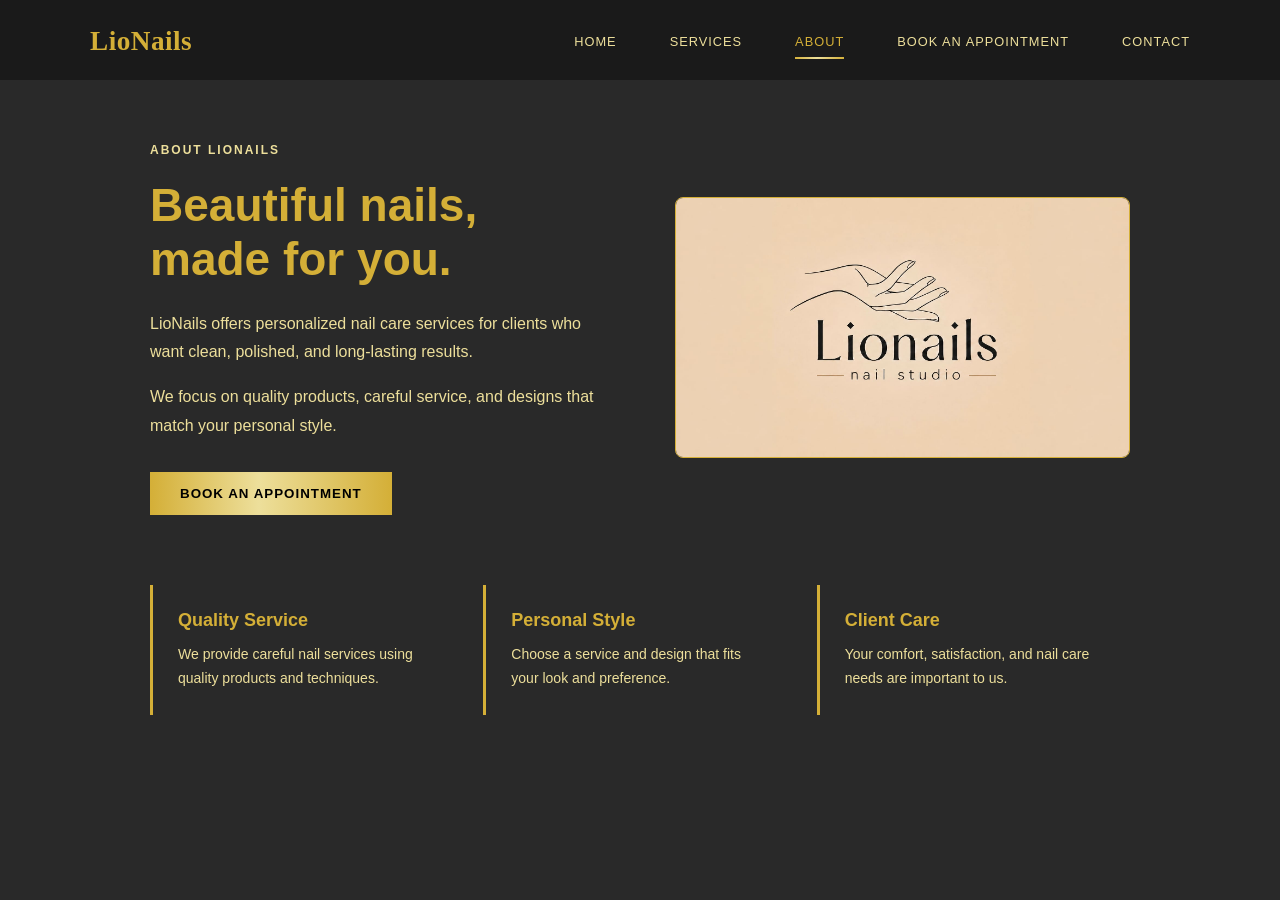
==== commit 3cbbad31: "Nag add ako ng burger menu button para sa reponsiveness sa mobile view and other devices. As of now " ====
--- a/about.html
+++ b/about.html
@@ -14,20 +14,30 @@
 
 <body>
 
-    <section class="aboutPage"><!-----------------------------------topboxclass-->
-        <div class="topbox">
-            <h4>LioNails</h4>
-            <div class="navigation"><!----------------------------classbuttons-->
-                <button onclick="location.href='index.html'">HOME</button>
-                <button onclick="location.href='view-services.html'">SERVICES</button>
-                <button onclick="location.href='about.html'">ABOUT</button>
-                <button onclick="location.href='book_appointment.html'">
-                    BOOK AN APPOINTMENT
-                </button>
-                <button onclick="location.href='contact.html'">CONTACT</button>
-            </div><!---------------------------------------------/classbuttons-->
-        </div>
-    </section><!------------------------------------------------/topboxclass-->
+<header class="topbox">
+    <h4>LioNails</h4>
+
+    <button
+        class="menuToggle"
+        type="button"
+        aria-expanded="false"
+        aria-controls="siteNavigation"
+    >
+        ☰ MENU
+    </button>
+
+    <nav
+        class="navigation"
+        id="siteNavigation"
+        aria-label="Main navigation"
+    >
+        <a href="index.html">HOME</a>
+        <a href="view-services.html">SERVICES</a>
+        <a href="about.html">ABOUT</a>
+        <a href="book_appointment.html">BOOK AN APPOINTMENT</a>
+        <a href="contact.html">CONTACT</a>
+    </nav>
+</header>
 
     <!--- rhodgine code -->
 <section class="aboutContent">
--- a/style.css
+++ b/style.css
@@ -2017,4 +2017,374 @@
 
 .serviceBookBtn {
     width: 100%;
+}
+
+/* eto dagdag sa pagiging responsicve at para nadin maayos yung nav bar kasi nagugulo yung mga button sa mobile view */
+
+/* Navigation links: retain the existing desktop styling */
+.navigation a {
+    display: inline-flex;
+    align-items: center;
+    position: relative;
+    padding: 10px 0;
+    margin-left: 25px;
+    color: var(--gold-light);
+    font-family: 'Poppins', sans-serif;
+    font-size: 0.8rem;
+    letter-spacing: 1px;
+    text-decoration: none;
+}
+
+.navigation a:hover,
+.navigation a.active {
+    color: var(--gold);
+}
+
+.navigation a.active::after {
+    content: "";
+    position: absolute;
+    left: 0;
+    bottom: 0;
+    width: 100%;
+    height: 2px;
+    background: var(--gold-gradient);
+}
+
+.menuToggle {
+    display: none;
+    min-height: 44px;
+    padding: 10px 14px;
+    border: 1px solid var(--gold);
+    border-radius: 4px;
+    background: transparent;
+    color: var(--gold);
+    font-size: 14px;
+    cursor: pointer;
+}
+
+.menuToggle:focus-visible,
+.navigation a:focus-visible {
+    outline: 2px solid var(--light-gold);
+    outline-offset: 4px;
+}
+
+/* Tablet and mobile navigation */
+@media (max-width: 1100px) {
+    .topbox {
+        position: static;
+        height: auto;
+        padding: 16px 24px;
+        flex-direction: row;
+        flex-wrap: wrap;
+        align-items: center;
+        justify-content: space-between;
+        gap: 16px;
+    }
+
+    .topbox h4 {
+        margin: 0;
+    }
+
+    .navigation {
+        display: flex;
+        flex: 0 0 100%;
+        min-width: 0;
+        margin: 0;
+        flex-direction: column;
+        align-items: stretch;
+        gap: 4px;
+    }
+
+    /* Collapse only after JavaScript enables the menu */
+    .topbox.has-menu .menuToggle {
+        display: inline-flex;
+        align-items: center;
+        justify-content: center;
+    }
+
+    .topbox.has-menu .navigation {
+        display: none;
+    }
+
+    .topbox.has-menu .navigation.is-open {
+        display: flex;
+    }
+
+    .navigation a {
+        min-height: 44px;
+        margin: 0;
+        padding: 12px;
+        font-size: 14px;
+        border-radius: 4px;
+    }
+
+    .navigation a:hover,
+    .navigation a.active {
+        background: rgba(212, 175, 55, 0.1);
+    }
+
+    .navigation a.active::after {
+        display: none;
+    }
+}
+
+/* Booking form on phones */
+@media (max-width: 700px) {
+    .bookForm .formGrid {
+        grid-template-columns: minmax(0, 1fr);
+        gap: 0;
+    }
+
+    .bookForm .formColumn,
+    .bookForm .formGroup {
+        min-width: 0;
+    }
+
+    .bookForm input,
+    .bookForm select,
+    .bookForm textarea {
+        width: 100%;
+        max-width: 100%;
+        min-width: 0;
+        font-size: 16px;
+    }
+
+    .bookForm .confirmBtn {
+        min-height: 48px;
+    }
+
+    /* Let Back move with the page content */
+    #backBtn {
+        position: static;
+        display: inline-block;
+        margin: 24px;
+    }
+}
+
+/*Dito naman yung sa Responsiveness ng sa Admin huhuhu*/
+
+/* ADMIN RESPONSIVENESS */
+.adminMenuToggle {
+    display: none;
+}
+
+.adminContent {
+    min-width: 0;
+}
+
+.adminMenuToggle:focus-visible,
+.adminSidebar a:focus-visible,
+.adminContent .tableSection:focus-visible {
+    outline: 2px solid #EDDF9B;
+    outline-offset: 3px;
+}
+
+@media (max-width: 1100px) {
+    /* Compact header replaces the side layout */
+    .adminLayout {
+        display: block;
+    }
+
+    .adminSidebar {
+        position: static;
+        width: 100%;
+        height: auto;
+        padding: 16px 20px;
+        border-right: none;
+        border-bottom: 1px solid #3a3a3a;
+    }
+
+    .adminSidebar .sidebarLogo {
+        display: flex;
+        align-items: center;
+        justify-content: space-between;
+        gap: 12px;
+        margin: 0;
+        padding: 0;
+        border: none;
+    }
+
+    .adminSidebar .sidebarLogo h3 {
+        font-size: 18px;
+    }
+
+    .adminSidebar.has-admin-menu .adminMenuToggle {
+        display: inline-flex;
+        align-items: center;
+        justify-content: center;
+        flex-shrink: 0;
+        min-height: 44px;
+        padding: 10px 14px;
+        border: 1px solid #D4AF37;
+        border-radius: 6px;
+        background: transparent;
+        color: #D4AF37;
+        font-size: 14px;
+        cursor: pointer;
+    }
+
+    .adminSidebar .sidebarMenu {
+        display: grid;
+        grid-template-columns: repeat(2, minmax(0, 1fr));
+        gap: 8px;
+        margin: 16px 0 0;
+        padding: 0;
+    }
+
+    .adminSidebar .sidebarMenu li a {
+        display: flex;
+        align-items: center;
+        min-height: 48px;
+        height: 100%;
+        padding: 12px;
+        border-radius: 6px;
+        font-size: 14px;
+        overflow-wrap: anywhere;
+    }
+
+    .adminSidebar .logoutSection {
+        position: static;
+        margin-top: 12px;
+        padding: 0;
+    }
+
+    .adminSidebar .logoutBtn {
+        min-height: 44px;
+        font-size: 13px;
+    }
+
+    /* Links remain available if JavaScript fails to load */
+    .adminSidebar.has-admin-menu:not(.is-open) .sidebarMenu,
+    .adminSidebar.has-admin-menu:not(.is-open) .logoutSection {
+        display: none;
+    }
+
+    /* Main content */
+    .adminContent {
+        width: 100%;
+        margin-left: 0;
+        padding: 24px 20px;
+    }
+
+    .adminContent .adminHeader {
+        flex-direction: column;
+        align-items: stretch;
+        gap: 16px;
+    }
+
+    .adminContent .adminHeader h1 {
+        font-size: clamp(24px, 4vw, 28px);
+        overflow-wrap: anywhere;
+    }
+
+    .adminContent .adminWelcome {
+        margin-top: 8px;
+        font-size: 14px;
+        line-height: 1.6;
+    }
+
+    .adminContent .adminUser {
+        text-align: left;
+    }
+
+    .adminContent .cardsWrapper {
+        grid-template-columns: repeat(2, minmax(0, 1fr));
+        gap: 12px;
+    }
+
+    .adminContent .card {
+        min-width: 0;
+        padding: 20px 12px;
+        overflow-wrap: anywhere;
+    }
+
+    /* Only the table area scrolls sideways */
+    .adminContent .tableSection {
+        max-width: 100%;
+        overflow-x: auto;
+    }
+
+    .adminContent .dataTable {
+        min-width: 680px;
+    }
+
+    .adminContent .dataTable th,
+    .adminContent .dataTable td {
+        padding: 14px 12px;
+    }
+
+    .adminContent .filterSection {
+        flex-wrap: wrap;
+        gap: 8px;
+    }
+
+    .adminContent .filterSection .filterBtn {
+        flex: 1 1 110px;
+    }
+
+    .adminContent .filterBtn,
+    .adminContent .confirmBtn {
+        min-height: 44px;
+    }
+
+    .adminContent .dataTable .filterBtn {
+        margin: 4px 2px;
+    }
+
+    /* Keep service forms usable on short screens */
+    .adminLayout .adminModal {
+        padding: 16px;
+    }
+
+    .adminLayout .adminModalContent {
+        max-height: calc(100vh - 32px);
+        max-height: calc(100dvh - 32px);
+        overflow-y: auto;
+        padding: 24px 20px;
+    }
+
+    .adminLayout .adminModalContent h2 {
+        padding-right: 40px;
+        margin-bottom: 20px;
+    }
+
+    .adminLayout .closeModalBtn {
+        top: 8px;
+        right: 8px;
+        width: 44px;
+        height: 44px;
+    }
+
+    .adminLayout .formGroup input,
+    .adminLayout .formGroup textarea {
+        min-width: 0;
+        font-size: 16px;
+    }
+
+    .adminLayout .modalActions {
+        flex-wrap: wrap;
+    }
+
+    .adminLayout .modalActions button {
+        flex: 1 1 120px;
+    }
+}
+
+@media (max-width: 480px) {
+    .adminContent {
+        padding: 20px 16px;
+    }
+
+    .loginPage .loginWrapper {
+        padding: 28px 20px;
+    }
+
+    .loginPage .inputGroup input {
+        min-height: 44px;
+        font-size: 16px;
+    }
+
+    .loginPage .loginButton {
+        min-height: 44px;
+    }
 }
